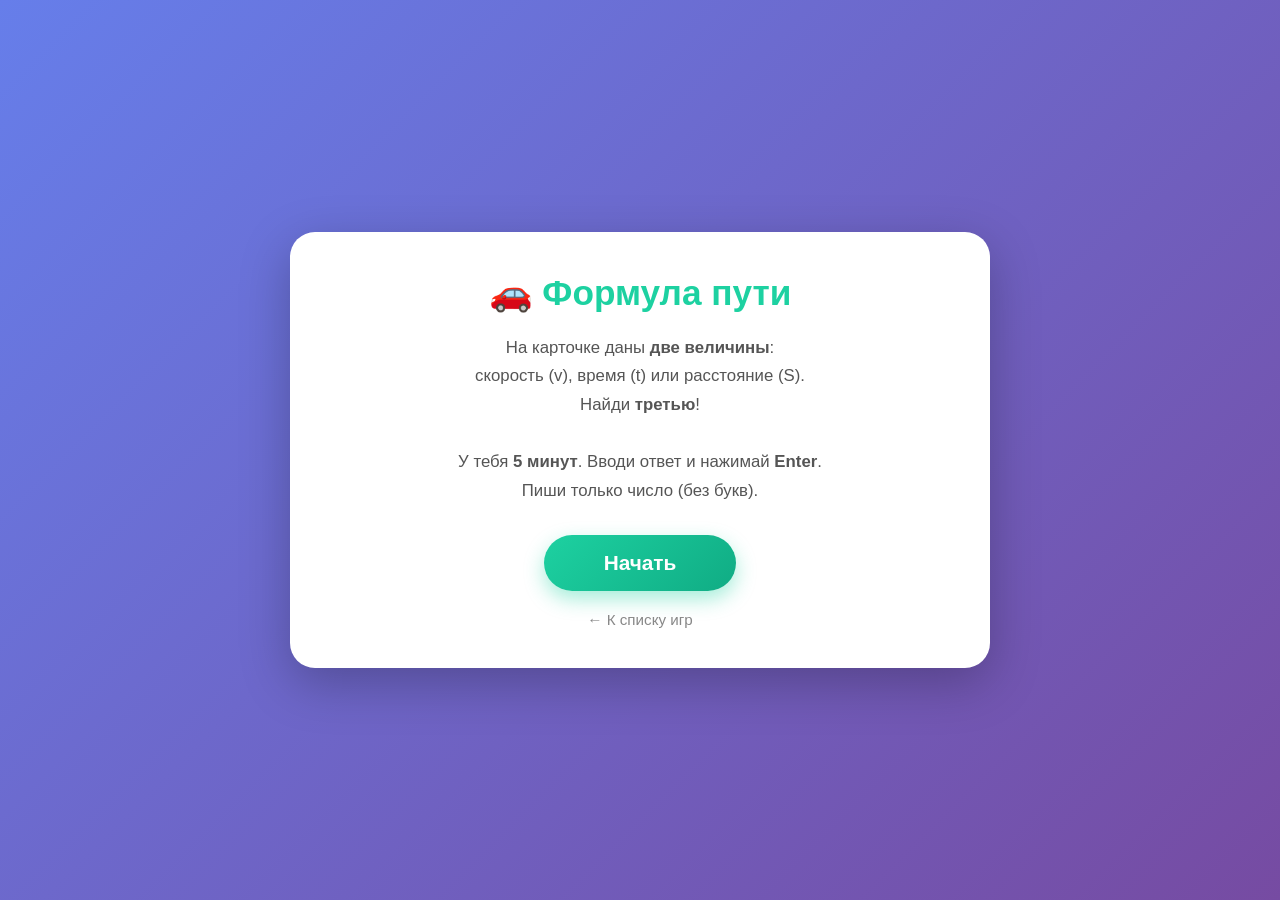
==== games/path-formula.html @ 8639829a "Create path-formula.html" ====
<!DOCTYPE html>
<html lang="ru">
<head>
    <meta charset="UTF-8">
    <meta name="viewport" content="width=device-width, initial-scale=1.0">
    <title>Формула пути | 4 класс</title>
    <link rel="stylesheet" href="../style.css">
    <link rel="stylesheet" href="mental-count.css">
</head>
<body>
    <div class="game-container">

        <!-- Стартовый экран -->
        <div id="start-screen" class="screen active">
            <div class="start-card">
                <h1>🚗 Формула пути</h1>
                <p class="rules">
                    На карточке даны <b>две величины</b>:<br>
                    скорость (v), время (t) или расстояние (S).<br>
                    Найди <b>третью</b>!<br><br>
                    У тебя <b>5 минут</b>. Вводи ответ и нажимай <b>Enter</b>.<br>
                    Пиши только число (без букв).
                </p>
                <button id="start-btn" class="big-btn">Начать</button>
                <a href="../class4.html" class="back-link">← К списку игр</a>
            </div>
        </div>

        <!-- Игровой экран -->
        <div id="game-screen" class="screen">
            <div class="timer" id="timer">05:00</div>

            <div class="task-card" id="task-card">
                <div class="task-text" id="task-text"></div>
                <div class="task-hint" id="task-hint"></div>
            </div>

            <input type="text"
                   id="answer-input"
                   class="answer-input"
                   placeholder="Ответ"
                   autocomplete="off"
                   inputmode="numeric">

            <div class="progress-info">
                <span id="progress">Верных ответов: 0</span>
            </div>
        </div>

        <!-- Экран результата -->
        <div id="result-screen" class="screen">
            <div class="result-card">
                <h1 id="result-emoji">🎉</h1>
                <h2>Время вышло!</h2>
                <p class="result-line">Верных ответов: <span id="correct-count">0</span></p>
                <p class="result-line">Неверных попыток: <span id="wrong-count">0</span></p>
                <p class="result-line">Время: <span id="time-taken">0</span> сек</p>
                <button id="restart-btn" class="big-btn">Играть снова</button>
                <a href="../class4.html" class="back-link">← К списку игр</a>
            </div>
        </div>

    </div>

    <script src="path-formula.js"></script>
</body>
</html>
---- style.css ----
* {
    margin: 0;
    padding: 0;
    box-sizing: border-box;
    font-family: 'Segoe UI', Tahoma, sans-serif;
}

body {
    min-height: 100vh;
    background: linear-gradient(135deg, #667eea 0%, #764ba2 100%);
    display: flex;
    align-items: center;
    justify-content: center;
    padding: 20px;
}

.container {
    max-width: 1100px;
    width: 100%;
    text-align: center;
}

.main-title {
    font-size: 3rem;
    color: #fff;
    text-shadow: 3px 3px 0 rgba(0,0,0,0.2);
    margin-bottom: 10px;
}

.subtitle {
    color: #fff;
    font-size: 1.3rem;
    margin-bottom: 40px;
    opacity: 0.95;
}

.classes-grid {
    display: grid;
    grid-template-columns: repeat(auto-fit, minmax(160px, 1fr));
    gap: 20px;
    padding: 20px;
}

.class-card {
    background: #fff;
    border-radius: 20px;
    padding: 30px 15px;
    text-decoration: none;
    color: #333;
    box-shadow: 0 10px 30px rgba(0,0,0,0.2);
    transition: transform 0.25s, box-shadow 0.25s;
    position: relative;
    overflow: hidden;
}

.class-card:hover {
    transform: translateY(-8px) scale(1.03);
    box-shadow: 0 15px 40px rgba(0,0,0,0.3);
}

.class-number {
    font-size: 4rem;
    font-weight: 900;
    line-height: 1;
}

.class-label {
    font-size: 1.1rem;
    margin-top: 5px;
    opacity: 0.7;
}

/* Цвета для каждого класса */
.class-4 { border-bottom: 6px solid #ff6b6b; }
.class-4 .class-number { color: #ff6b6b; }

.class-5 { border-bottom: 6px solid #feca57; }
.class-5 .class-number { color: #feca57; }

.class-6 { border-bottom: 6px solid #48dbfb; }
.class-6 .class-number { color: #48dbfb; }

.class-7 { border-bottom: 6px solid #1dd1a1; }
.class-7 .class-number { color: #1dd1a1; }

.class-8 { border-bottom: 6px solid #a55eea; }
.class-8 .class-number { color: #a55eea; }

/* Страница списка игр */
.games-grid {
    display: grid;
    grid-template-columns: repeat(auto-fit, minmax(260px, 1fr));
    gap: 25px;
    margin-top: 30px;
}

.game-card {
    background: #fff;
    border-radius: 20px;
    padding: 30px 20px;
    text-decoration: none;
    color: #333;
    box-shadow: 0 10px 30px rgba(0,0,0,0.2);
    transition: transform 0.25s;
    display: flex;
    flex-direction: column;
    align-items: center;
    gap: 10px;
}

.game-card:hover {
    transform: translateY(-6px);
}

.game-emoji {
    font-size: 3.5rem;
}

.game-title {
    font-size: 1.4rem;
    font-weight: 700;
}

.game-desc {
    font-size: 0.95rem;
    opacity: 0.7;
    text-align: center;
}

.back-btn {
    display: inline-block;
    margin-top: 30px;
    padding: 12px 30px;
    background: rgba(255,255,255,0.2);
    color: #fff;
    text-decoration: none;
    border-radius: 30px;
    border: 2px solid #fff;
    font-weight: 600;
    transition: background 0.25s;
}

.back-btn:hover {
    background: rgba(255,255,255,0.35);
}
---- games/mental-count.css ----
.game-container {
    max-width: 700px;
    width: 100%;
    margin: 0 auto;
}

.screen {
    display: none;
}

.screen.active {
    display: block;
    animation: fadeIn 0.4s ease;
}

@keyframes fadeIn {
    from { opacity: 0; transform: scale(0.97); }
    to { opacity: 1; transform: scale(1); }
}

/* Стартовый и результат */
.start-card, .result-card {
    background: #fff;
    border-radius: 25px;
    padding: 40px 30px;
    text-align: center;
    box-shadow: 0 15px 50px rgba(0,0,0,0.25);
}

.start-card h1 {
    color: #1dd1a1;
    margin-bottom: 20px;
    font-size: 2.2rem;
}

.rules {
    color: #555;
    line-height: 1.7;
    margin-bottom: 30px;
    font-size: 1.05rem;
}

.big-btn {
    background: linear-gradient(135deg, #1dd1a1, #10ac84);
    color: #fff;
    border: none;
    padding: 16px 60px;
    font-size: 1.3rem;
    font-weight: 700;
    border-radius: 50px;
    cursor: pointer;
    box-shadow: 0 8px 20px rgba(29,209,161,0.4);
    transition: transform 0.2s, box-shadow 0.2s;
}

.big-btn:hover {
    transform: translateY(-3px);
    box-shadow: 0 12px 25px rgba(29,209,161,0.6);
}

.big-btn:active {
    transform: translateY(0);
}

.back-link {
    display: block;
    margin-top: 20px;
    color: #888;
    text-decoration: none;
    font-size: 0.95rem;
}

.back-link:hover { color: #555; }

/* Игровой экран */
.timer {
    font-size: 3rem;
    font-weight: 900;
    color: #fff;
    text-align: center;
    margin-bottom: 25px;
    text-shadow: 3px 3px 0 rgba(0,0,0,0.15);
    letter-spacing: 2px;
    transition: color 0.3s;
}

.timer.warning {
    color: #ff6b6b;
    animation: pulse 0.7s infinite;
}

@keyframes pulse {
    0%, 100% { transform: scale(1); }
    50% { transform: scale(1.08); }
}

.task-card {
    background: #fff;
    border-radius: 25px;
    padding: 50px 30px;
    text-align: center;
    box-shadow: 0 15px 40px rgba(0,0,0,0.25);
    margin-bottom: 25px;
}

.task-text {
    font-size: 3rem;
    font-weight: 800;
    color: #2d3436;
    letter-spacing: 1px;
}

.task-card.correct {
    animation: correctFlash 0.5s;
}

@keyframes correctFlash {
    0% { background: #fff; }
    50% { background: #d4f8e8; }
    100% { background: #fff; }
}

.task-card.wrong {
    animation: shake 0.4s;
}

@keyframes shake {
    0%, 100% { transform: translateX(0); }
    25% { transform: translateX(-10px); }
    75% { transform: translateX(10px); }
}

.answer-input {
    width: 100%;
    padding: 20px;
    font-size: 1.8rem;
    text-align: center;
    border: 3px solid rgba(255,255,255,0.6);
    border-radius: 20px;
    background: rgba(255,255,255,0.95);
    outline: none;
    font-weight: 700;
    color: #2d3436;
    transition: border-color 0.2s;
}

.answer-input:focus {
    border-color: #fff;
    box-shadow: 0 0 0 5px rgba(255,255,255,0.3);
}

.progress-info {
    text-align: center;
    margin-top: 20px;
    color: #fff;
    font-size: 1.1rem;
    opacity: 0.9;
}

/* Результат */
.result-card h2 {
    color: #2d3436;
    margin-bottom: 20px;
}

#result-emoji {
    font-size: 4rem;
    margin-bottom: 10px;
}

.result-line {
    font-size: 1.3rem;
    color: #555;
    margin: 10px 0;
}

.result-line span {
    font-weight: 800;
    color: #1dd1a1;
}
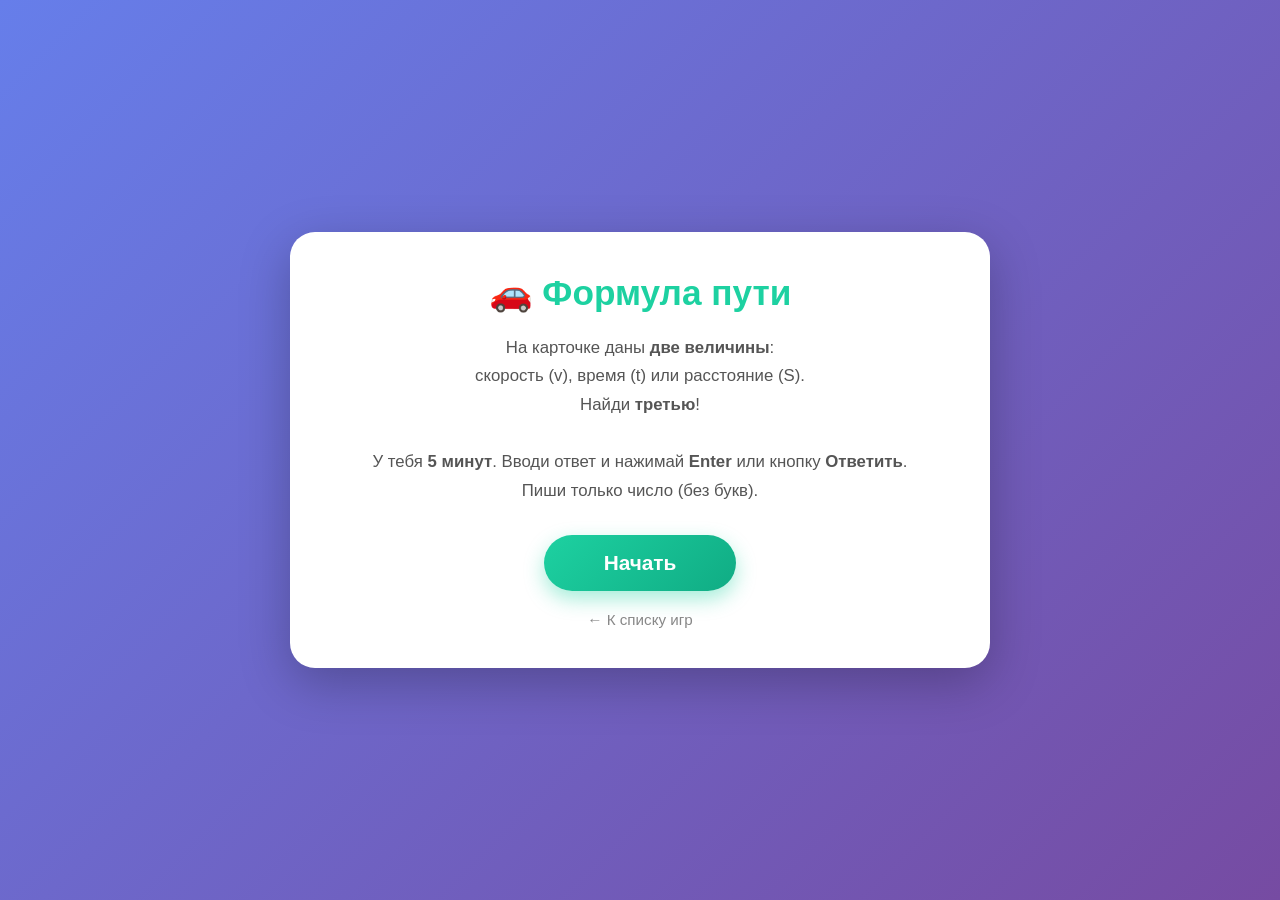
==== commit 4544b917: "Update path-formula.html" ====
--- a/games/path-formula.html
+++ b/games/path-formula.html
@@ -18,7 +18,8 @@
                     На карточке даны <b>две величины</b>:<br>
                     скорость (v), время (t) или расстояние (S).<br>
                     Найди <b>третью</b>!<br><br>
-                    У тебя <b>5 минут</b>. Вводи ответ и нажимай <b>Enter</b>.<br>
+                    У тебя <b>5 минут</b>. Вводи ответ и нажимай <b>Enter</b>
+                    или кнопку <b>Ответить</b>.<br>
                     Пиши только число (без букв).
                 </p>
                 <button id="start-btn" class="big-btn">Начать</button>
@@ -41,6 +42,8 @@
                    placeholder="Ответ"
                    autocomplete="off"
                    inputmode="numeric">
+
+            <button id="submit-btn" class="submit-btn">Ответить</button>
 
             <div class="progress-info">
                 <span id="progress">Верных ответов: 0</span>
--- a/games/mental-count.css
+++ b/games/mental-count.css
@@ -108,6 +108,7 @@
     font-weight: 800;
     color: #2d3436;
     letter-spacing: 1px;
+    white-space: pre-line;
 }
 
 .task-card.correct {
@@ -149,6 +150,35 @@
     box-shadow: 0 0 0 5px rgba(255,255,255,0.3);
 }
 
+/* Кнопка "Ответить" */
+.submit-btn {
+    display: block;
+    width: 100%;
+    margin-top: 15px;
+    padding: 18px;
+    font-size: 1.4rem;
+    font-weight: 700;
+    color: #fff;
+    background: linear-gradient(135deg, #667eea, #764ba2);
+    border: none;
+    border-radius: 20px;
+    cursor: pointer;
+    box-shadow: 0 8px 20px rgba(102, 126, 234, 0.4);
+    transition: transform 0.15s, box-shadow 0.15s;
+    -webkit-tap-highlight-color: transparent;
+    touch-action: manipulation;
+}
+
+.submit-btn:hover {
+    transform: translateY(-2px);
+    box-shadow: 0 12px 25px rgba(102, 126, 234, 0.55);
+}
+
+.submit-btn:active {
+    transform: translateY(1px);
+    box-shadow: 0 4px 12px rgba(102, 126, 234, 0.4);
+}
+
 .progress-info {
     text-align: center;
     margin-top: 20px;
@@ -178,3 +208,11 @@
     font-weight: 800;
     color: #1dd1a1;
 }
+
+/* Подсказка под задачей (для формулы пути) */
+.task-hint {
+    font-size: 1.1rem;
+    color: #888;
+    margin-top: 15px;
+    font-weight: 500;
+}
